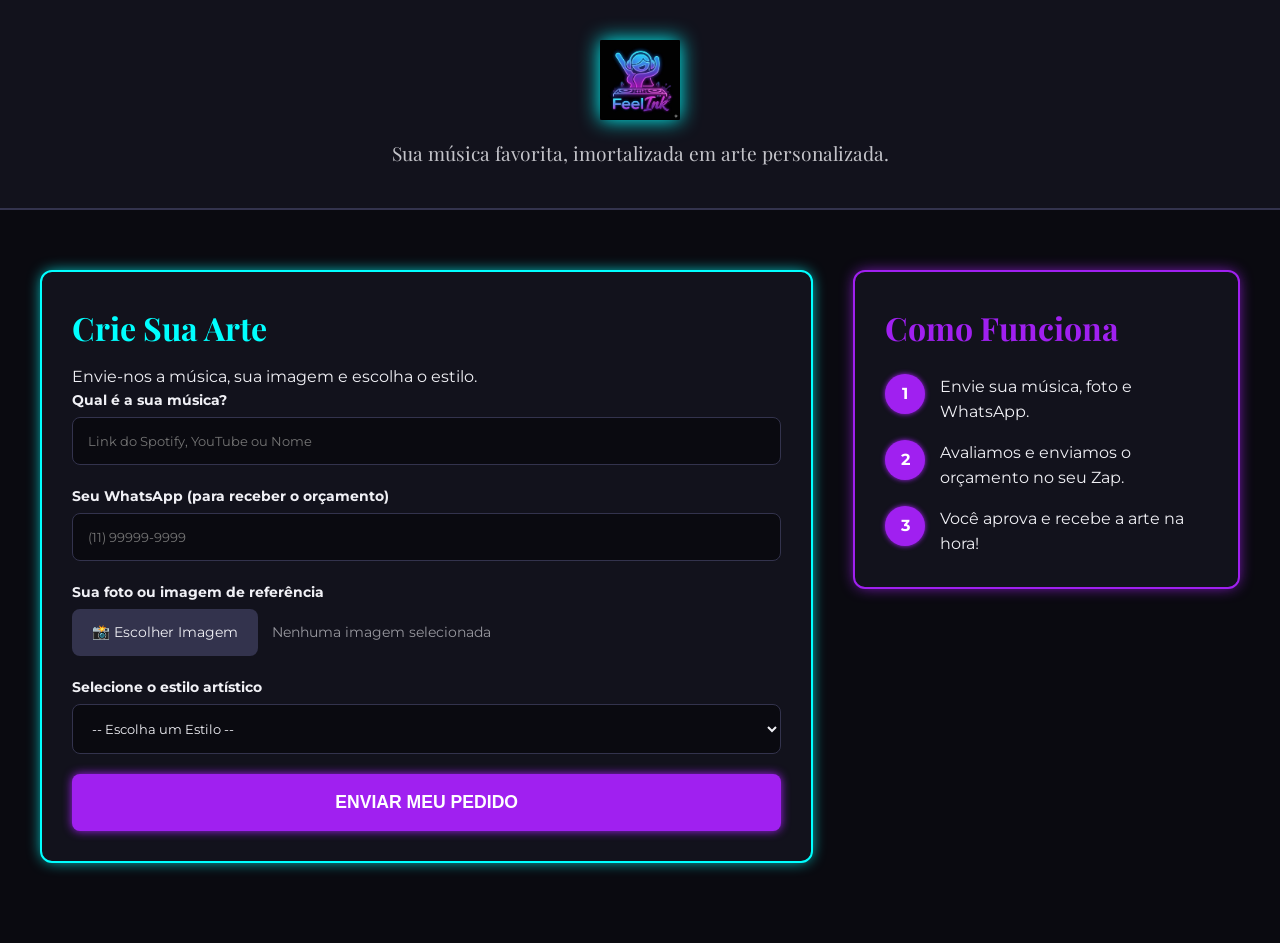
==== index.html @ 1c9cc648 "Update index.html" ====
<!DOCTYPE html>
<html lang="pt-BR">
<head>
    <meta charset="UTF-8">
    <meta name="viewport" content="width=device-width, initial-scale=1.0">
    <title>FeelInk - Transforme Música em Arte</title>
    <link rel="stylesheet" href="styles.css">
    <link href="https://fonts.googleapis.com/css2?family=Montserrat:wght@400;700&family=Playfair+Display&display=swap" rel="stylesheet">
</head>
<body>

    <header>
        <div class="container">
            <div class="logo-area">
                <img src="logo.png" alt="FeelInk Logo" class="logo-img">
            </div>
            <p class="tagline">Sua música favorita, imortalizada em arte personalizada.</p>
        </div>
    </header>

    <main>
        <div class="container main-content">
            
            <section class="pedido-section">
                <div class="card card-neon-blue">
                    <h2>Crie Sua Arte</h2>
                    <p class="instrucoes">Envie-nos a música, sua imagem e escolha o estilo.</p>
                    
                    <form id="meuFormulario" action="https://api.web3forms.com/submit" method="POST">
                        
                        <input type="hidden" name="access_key" value="b0b4cfe9-5de7-4fa1-98d5-df4e42a2188b">
                        <input type="hidden" name="subject" value="🎨 NOVO PEDIDO - FeelInk!">
                        <input type="hidden" name="from_name" value="Sistema FeelInk">
                        <input type="checkbox" name="botcheck" class="hidden" style="display: none;">

                        <input type="hidden" id="link_imagem_oculto" name="Link_da_Foto_Referencia" value="">

                        <div class="input-group">
                            <label for="musica">Qual é a sua música?</label>
                            <input type="text" id="musica" name="musica" placeholder="Link do Spotify, YouTube ou Nome" required>
                        </div>

                        <div class="input-group">
                            <label for="whatsapp">Seu WhatsApp (para receber o orçamento)</label>
                            <input type="tel" id="whatsapp" name="whatsapp" placeholder="(11) 99999-9999" required>
                        </div>

                        <div class="input-group">
                            <label for="imagem">Sua foto ou imagem de referência</label>
                            <div class="file-upload-wrapper">
                                <input type="file" id="imagem" accept="image/*" class="file-input" required>
                                <span class="file-custom-btn">📸 Escolher Imagem</span>
                                <span id="file-name" class="file-name">Nenhuma imagem selecionada</span>
                            </div>
                        </div>

                        <div class="input-group">
                            <label for="estilo">Selecione o estilo artístico</label>
                            <select id="estilo" name="estilo" required>
                                <option value="" disabled selected>-- Escolha um Estilo --</option>
                                <option value="capa_album">Capa de Álbum Abstrata</option>
                                <option value="retrato_minimalista">Retrato Minimalista</option>
                                <option value="arte_neon">Visual Neon Retro</option>
                            </select>
                        </div>

                        <button type="submit" id="btn-enviar" class="btn btn-primary btn-neon-purple">ENVIAR MEU PEDIDO</button>

                    </form>
                </div>
            </section>

            <section class="como-funciona-section">
                <div class="card card-neon-purple">
                    <h3>Como Funciona</h3>
                    <div class="passos-wrapper">
                        <div class="passo"><div class="passo-numero">1</div><p>Envie sua música, foto e WhatsApp.</p></div>
                        <div class="passo"><div class="passo-numero">2</div><p>Avaliamos e enviamos o orçamento no seu Zap.</p></div>
                        <div class="passo"><div class="passo-numero">3</div><p>Você aprova e recebe a arte na hora!</p></div>
                    </div>
                </div>
            </section>

        </div>
    </main>

    <script>
        // 1. Mostrar o nome da imagem selecionada
        const fileInput = document.querySelector('.file-input');
        const fileNameSpan = document.querySelector('.file-name');
        
        fileInput.addEventListener('change', function() {
            if (this.files && this.files.length > 0) {
                fileNameSpan.textContent = this.files[0].name;
            } else {
                fileNameSpan.textContent = "Nenhuma imagem selecionada";
            }
        });

        // 2. A Mágica de Burlar o Bloqueio (Upload via ImgBB)
        const form = document.getElementById('meuFormulario');
        const btnSubmit = document.getElementById('btn-enviar');

        form.addEventListener('submit', async function(e) {
            e.preventDefault(); // Pausa o envio padrão para o Web3Forms

            const file = document.getElementById('imagem').files[0];
            
            if (!file) {
                alert("Por favor, selecione uma imagem.");
                return;
            }

            // Avisa o usuário que está processando
            btnSubmit.textContent = "PROCESSANDO ARTE... ⏳";
            btnSubmit.style.opacity = "0.7";
            btnSubmit.disabled = true;

            const formData = new FormData();
            formData.append("image", file);

            try {
                // SUA CHAVE DO IMGBB AQUI
                const apiKeyImgBB = "8f3ed4d839d727559d2d7efbf30e2f6e"; 
                
                // Envia a foto pro ImgBB
                const response = await fetch(`https://api.imgbb.com/1/upload?key=${apiKeyImgBB}`, {
                    method: 'POST',
                    body: formData
                });
                
                const data = await response.json();
                
                if (data.success) {
                    // Uhuul! Pegamos o link gerado pelo ImgBB e colocamos no campo invisível
                    document.getElementById('link_imagem_oculto').value = data.data.url;
                    
                    // Agora sim, libera o envio para o Web3Forms
                    btnSubmit.textContent = "ENVIANDO PEDIDO... 🚀";
                    form.submit(); // Envia os textos e o link gerado
                } else {
                    throw new Error("Falha no upload do ImgBB");
                }

            } catch (error) {
                console.error(error);
                alert("Erro ao enviar a imagem. Verifique sua internet ou tente uma foto menor.");
                // Volta o botão ao normal em caso de erro
                btnSubmit.textContent = "ENVIAR MEU PEDIDO";
                btnSubmit.style.opacity = "1";
                btnSubmit.disabled = false;
            }
        });
    </script>
</body>
</html>
---- styles.css ----
:root {
    --main-bg: #0a0a10;
    --card-bg: #12121c;
    --text-color: #f0f0f5;
    --neon-blue: #00ffff;
    --neon-purple: #a020f0;
    --input-border: #33334d;
    --font-heading: 'Playfair Display', serif;
    --font-body: 'Montserrat', sans-serif;
}

* { margin: 0; padding: 0; box-sizing: border-box; }
body { background-color: var(--main-bg); color: var(--text-color); font-family: var(--font-body); line-height: 1.6; }
.container { max-width: 1200px; margin: 0 auto; padding: 0 20px; }

header { background-color: var(--card-bg); padding: 40px 0; text-align: center; border-bottom: 2px solid var(--input-border); }
.logo-img { max-height: 80px; filter: drop-shadow(0 0 10px var(--neon-blue)); }
.tagline { font-size: 1.2rem; font-family: var(--font-heading); opacity: 0.8; margin-top: 10px; }

.main-content { display: grid; grid-template-columns: 2fr 1fr; gap: 40px; padding: 60px 0; }
@media (max-width: 768px) { .main-content { grid-template-columns: 1fr; } }

.card { background-color: var(--card-bg); padding: 30px; border-radius: 12px; margin-bottom: 20px; }
.card-neon-blue { border: 2px solid var(--neon-blue); box-shadow: 0 0 15px -3px var(--neon-blue); }
.card-neon-purple { border: 2px solid var(--neon-purple); box-shadow: 0 0 15px -3px var(--neon-purple); }
.card h2, .card h3 { font-size: 2rem; margin-bottom: 10px; font-family: var(--font-heading); }
.card-neon-blue h2 { color: var(--neon-blue); }
.card-neon-purple h3 { color: var(--neon-purple); }

.input-group { margin-bottom: 20px; }
.input-group label { display: block; font-size: 0.9rem; margin-bottom: 5px; font-weight: bold; }
input[type="text"], input[type="tel"], select { width: 100%; padding: 15px; background-color: var(--main-bg); border: 1px solid var(--input-border); border-radius: 8px; color: var(--text-color); font-family: var(--font-body); outline: none; transition: 0.3s; }
input:focus, select:focus { border-color: var(--neon-blue); box-shadow: 0 0 10px #00ffff40; }

.file-upload-wrapper { position: relative; display: inline-block; width: 100%; }
.file-input { position: absolute; left: 0; top: 0; opacity: 0; cursor: pointer; width: 100%; height: 100%; }
.file-custom-btn { display: inline-block; padding: 12px 20px; background-color: var(--input-border); border-radius: 8px; font-size: 0.9rem; }
.file-name { margin-left: 10px; font-size: 0.9rem; opacity: 0.6; }

.btn { display: block; width: 100%; padding: 18px; border: none; border-radius: 8px; font-size: 1.1rem; font-weight: bold; color: white; cursor: pointer; text-transform: uppercase; margin-top: 10px; text-align: center; text-decoration: none;}
.btn-neon-purple { background-color: var(--neon-purple); box-shadow: 0 0 10px var(--neon-purple); }
.btn-neon-blue { background-color: #007bff; box-shadow: 0 0 10px #007bff; }

.passos-wrapper { display: flex; flex-direction: column; gap: 15px; margin-top: 20px; }
.passo { display: flex; align-items: start; gap: 15px; }
.passo-numero { background-color: var(--neon-purple); color: white; font-weight: bold; width: 40px; height: 40px; border-radius: 50%; display: flex; justify-content: center; align-items: center; box-shadow: 0 0 5px var(--neon-purple); flex-shrink: 0; }

/* Para a Página Secreta */
.painel-interno { max-width: 600px; margin: 40px auto; display: block; }
.resultado-box { background: #1a1a2e; padding: 20px; border-radius: 8px; margin-top: 20px; border: 1px dashed var(--neon-blue); display: none; }
#texto-gerado { color: #fff; white-space: pre-wrap; margin-bottom: 15px; font-size: 0.95rem; }
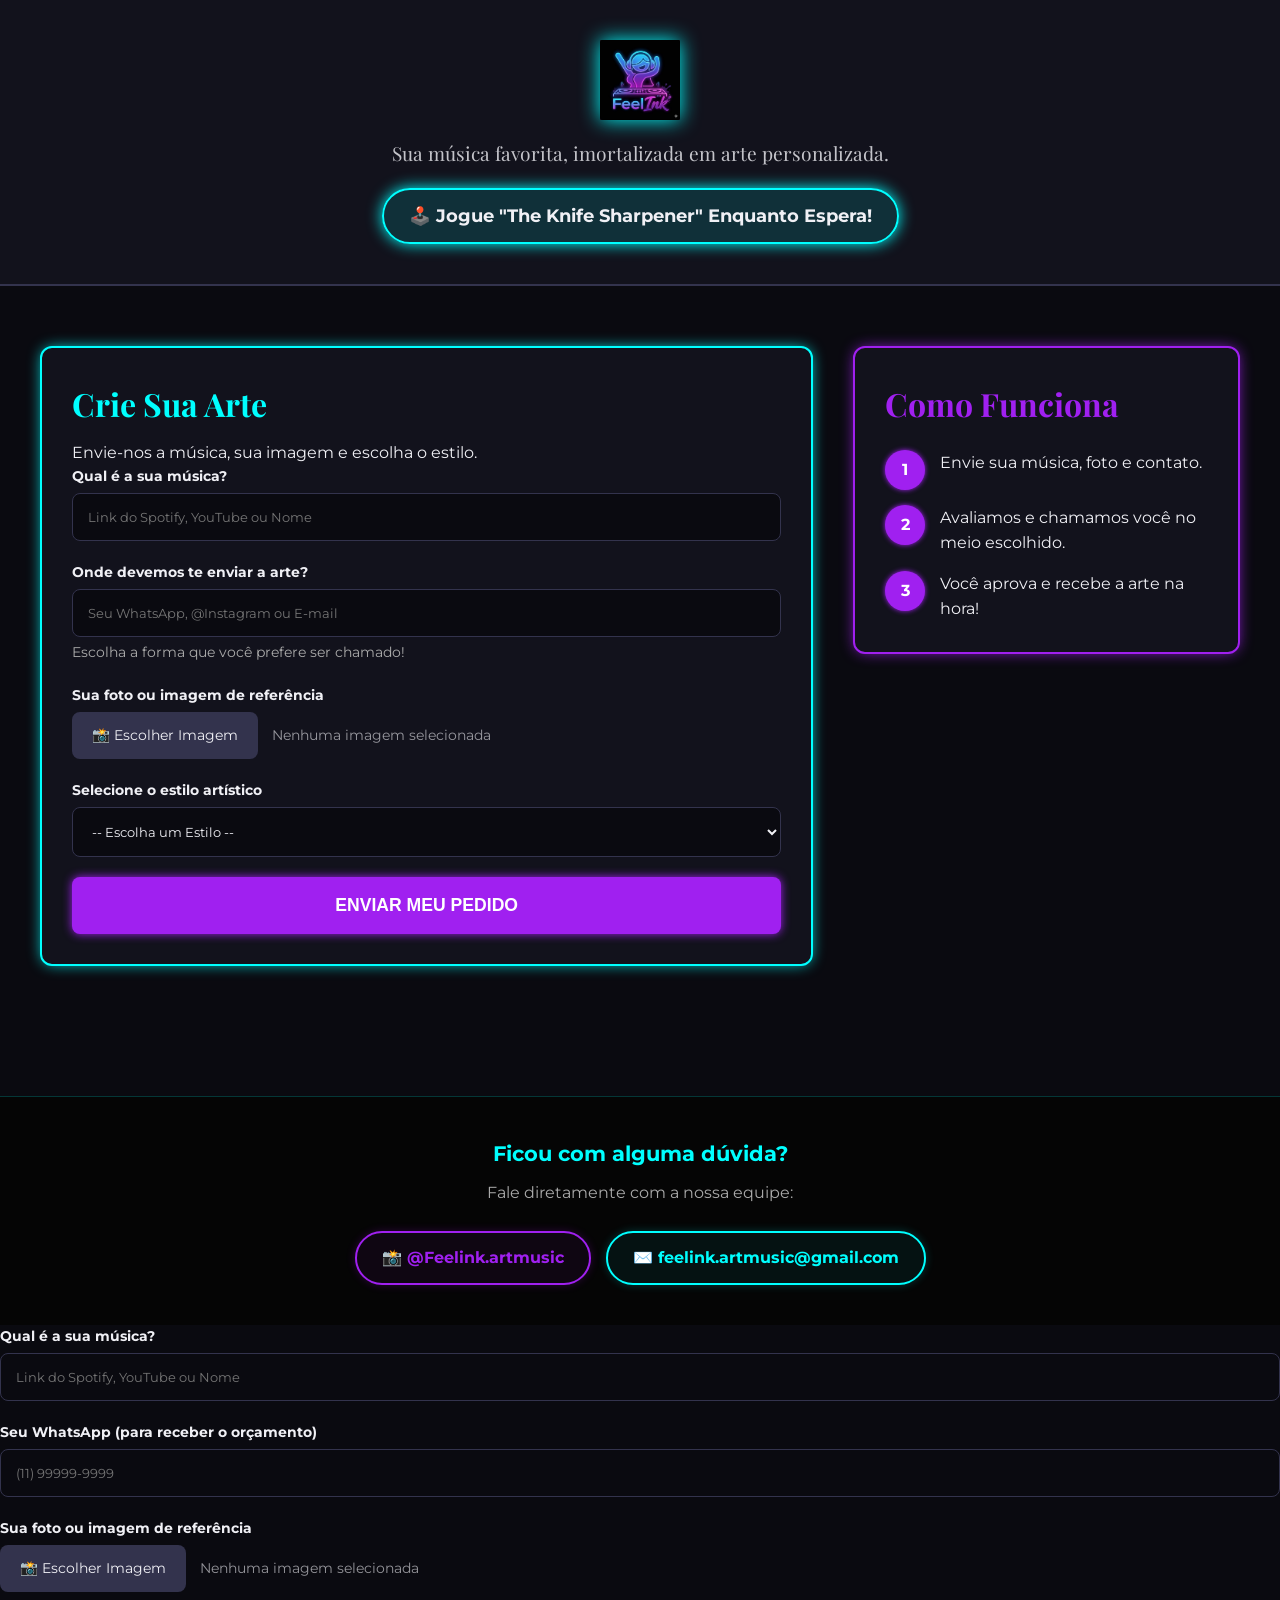
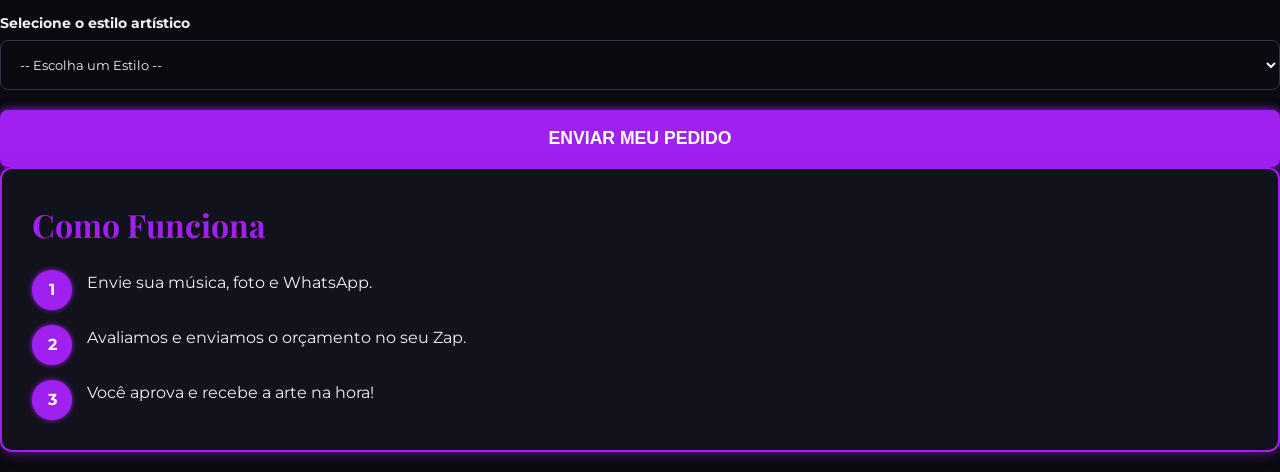
==== commit 58277685: "Update index.html" ====
--- a/index.html
+++ b/index.html
@@ -15,6 +15,11 @@
                 <img src="logo.png" alt="FeelInk Logo" class="logo-img">
             </div>
             <p class="tagline">Sua música favorita, imortalizada em arte personalizada.</p>
+            
+            <a href="arcade.html" style="display:inline-block; margin-top:20px; padding:12px 25px; border:2px solid var(--neon-blue); border-radius:30px; color:var(--text-color); background-color:#00ffff20; text-decoration:none; font-weight:bold; font-size:1.1rem; box-shadow: 0 0 15px var(--neon-blue); transition: 0.3s;">
+                🕹️ Jogue "The Knife Sharpener" Enquanto Espera!
+            </a>
+            
         </div>
     </header>
 
@@ -26,13 +31,8 @@
                     <h2>Crie Sua Arte</h2>
                     <p class="instrucoes">Envie-nos a música, sua imagem e escolha o estilo.</p>
                     
-                    <form id="meuFormulario" action="https://api.web3forms.com/submit" method="POST">
+                    <form id="meuFormulario">
                         
-                        <input type="hidden" name="access_key" value="b0b4cfe9-5de7-4fa1-98d5-df4e42a2188b">
-                        <input type="hidden" name="subject" value="🎨 NOVO PEDIDO - FeelInk!">
-                        <input type="hidden" name="from_name" value="Sistema FeelInk">
-                        <input type="checkbox" name="botcheck" class="hidden" style="display: none;">
-
                         <input type="hidden" id="link_imagem_oculto" name="Link_da_Foto_Referencia" value="">
 
                         <div class="input-group">
@@ -41,8 +41,9 @@
                         </div>
 
                         <div class="input-group">
-                            <label for="whatsapp">Seu WhatsApp (para receber o orçamento)</label>
-                            <input type="tel" id="whatsapp" name="whatsapp" placeholder="(11) 99999-9999" required>
+                            <label for="contato">Onde devemos te enviar a arte?</label>
+                            <input type="text" id="contato" name="contato" placeholder="Seu WhatsApp, @Instagram ou E-mail" required>
+                            <small style="color: #aaaaaa; font-size: 0.85rem; margin-top: 5px; display: block;">Escolha a forma que você prefere ser chamado!</small>
                         </div>
 
                         <div class="input-group">
@@ -74,8 +75,8 @@
                 <div class="card card-neon-purple">
                     <h3>Como Funciona</h3>
                     <div class="passos-wrapper">
-                        <div class="passo"><div class="passo-numero">1</div><p>Envie sua música, foto e WhatsApp.</p></div>
-                        <div class="passo"><div class="passo-numero">2</div><p>Avaliamos e enviamos o orçamento no seu Zap.</p></div>
+                        <div class="passo"><div class="passo-numero">1</div><p>Envie sua música, foto e contato.</p></div>
+                        <div class="passo"><div class="passo-numero">2</div><p>Avaliamos e chamamos você no meio escolhido.</p></div>
                         <div class="passo"><div class="passo-numero">3</div><p>Você aprova e recebe a arte na hora!</p></div>
                     </div>
                 </div>
@@ -83,6 +84,21 @@
 
         </div>
     </main>
+
+    <footer style="margin-top: 50px; padding: 40px 20px; text-align: center; border-top: 1px solid rgba(0, 255, 255, 0.2); background-color: #050505;">
+        <h3 style="color: var(--neon-blue); font-size: 1.3rem; margin-bottom: 10px;">Ficou com alguma dúvida?</h3>
+        <p style="color: #aaaaaa; margin-bottom: 25px;">Fale diretamente com a nossa equipe:</p>
+        
+        <div style="display: flex; justify-content: center; gap: 15px; flex-wrap: wrap;">
+            <a href="https://instagram.com/Feelink.artmusic" target="_blank" style="color: var(--neon-purple); text-decoration: none; font-weight: bold; padding: 12px 25px; border: 2px solid var(--neon-purple); border-radius: 30px; box-shadow: 0 0 10px rgba(188, 19, 254, 0.2); transition: 0.3s; background-color: rgba(188, 19, 254, 0.05);">
+                📸 @Feelink.artmusic
+            </a>
+            
+            <a href="mailto:feelink.artmusic@gmail.com" style="color: var(--neon-blue); text-decoration: none; font-weight: bold; padding: 12px 25px; border: 2px solid var(--neon-blue); border-radius: 30px; box-shadow: 0 0 10px rgba(0, 255, 255, 0.2); transition: 0.3s; background-color: rgba(0, 255, 255, 0.05);">
+                ✉️ feelink.artmusic@gmail.com
+            </a>
+        </div>
+    </footer>
 
     <script>
         // 1. Mostrar o nome da imagem selecionada
@@ -97,6 +113,130 @@
             }
         });
 
+        // 2. A Mágica de Burlar o Bloqueio (ImgBB) + Google Sheets / Web3Forms
+        const form = document.getElementById('meuFormulario');
+        const btnSubmit = document.getElementById('btn-enviar');
+
+        form.addEventListener('submit', async function(e) {
+            e.preventDefault(); 
+
+            const file = document.getElementById('imagem').files[0];
+            if (!file) { alert("Por favor, selecione uma imagem."); return; }
+
+            btnSubmit.textContent = "PROCESSANDO ARTE... ⏳";
+            btnSubmit.style.opacity = "0.7";
+            btnSubmit.disabled = true;
+
+            const formDataImg = new FormData();
+            formDataImg.append("image", file);
+
+            try {
+                // SUA CHAVE DO IMGBB
+                const apiKeyImgBB = "8f3ed4d839d727559d2d7efbf30e2f6e"; 
+                
+                // Envia a foto pro ImgBB
+                const responseImg = await fetch(`https://api.imgbb.com/1/upload?key=${apiKeyImgBB}`, {
+                    method: 'POST', body: formDataImg
+                });
+                
+                const dataImg = await responseImg.json();
+                
+                if (dataImg.success) {
+                    document.getElementById('link_imagem_oculto').value = dataImg.data.url;
+                    
+                    btnSubmit.textContent = "SALVANDO PEDIDO... 🚀";
+                    
+                    // ⚠️ LEMBRETE: COLE SEU LINK DO GOOGLE APPS SCRIPT OU WEB3FORMS AQUI ABAIXO ⚠️
+                    const urlGoogle = "COLE_O_SEU_LINK_AQUI"; 
+                    
+                    const formDataSheet = new FormData(form);
+
+                    // Manda os dados
+                    await fetch(urlGoogle, { method: 'POST', body: formDataSheet });
+
+                    alert("Pedido enviado com sucesso! Vá jogar um pouco enquanto te chamamos.");
+                    form.reset();
+                    fileNameSpan.textContent = "Nenhuma imagem selecionada";
+
+                } else {
+                    throw new Error("Falha no upload do ImgBB");
+                }
+
+            } catch (error) {
+                console.error(error);
+                alert("Erro ao enviar o pedido. Tente novamente.");
+            } finally {
+                btnSubmit.textContent = "ENVIAR MEU PEDIDO";
+                btnSubmit.style.opacity = "1";
+                btnSubmit.disabled = false;
+            }
+        });
+    </script>
+</body>
+</html>
+
+                        <div class="input-group">
+                            <label for="musica">Qual é a sua música?</label>
+                            <input type="text" id="musica" name="musica" placeholder="Link do Spotify, YouTube ou Nome" required>
+                        </div>
+
+                        <div class="input-group">
+                            <label for="whatsapp">Seu WhatsApp (para receber o orçamento)</label>
+                            <input type="tel" id="whatsapp" name="whatsapp" placeholder="(11) 99999-9999" required>
+                        </div>
+
+                        <div class="input-group">
+                            <label for="imagem">Sua foto ou imagem de referência</label>
+                            <div class="file-upload-wrapper">
+                                <input type="file" id="imagem" accept="image/*" class="file-input" required>
+                                <span class="file-custom-btn">📸 Escolher Imagem</span>
+                                <span id="file-name" class="file-name">Nenhuma imagem selecionada</span>
+                            </div>
+                        </div>
+
+                        <div class="input-group">
+                            <label for="estilo">Selecione o estilo artístico</label>
+                            <select id="estilo" name="estilo" required>
+                                <option value="" disabled selected>-- Escolha um Estilo --</option>
+                                <option value="capa_album">Capa de Álbum Abstrata</option>
+                                <option value="retrato_minimalista">Retrato Minimalista</option>
+                                <option value="arte_neon">Visual Neon Retro</option>
+                            </select>
+                        </div>
+
+                        <button type="submit" id="btn-enviar" class="btn btn-primary btn-neon-purple">ENVIAR MEU PEDIDO</button>
+
+                    </form>
+                </div>
+            </section>
+
+            <section class="como-funciona-section">
+                <div class="card card-neon-purple">
+                    <h3>Como Funciona</h3>
+                    <div class="passos-wrapper">
+                        <div class="passo"><div class="passo-numero">1</div><p>Envie sua música, foto e WhatsApp.</p></div>
+                        <div class="passo"><div class="passo-numero">2</div><p>Avaliamos e enviamos o orçamento no seu Zap.</p></div>
+                        <div class="passo"><div class="passo-numero">3</div><p>Você aprova e recebe a arte na hora!</p></div>
+                    </div>
+                </div>
+            </section>
+
+        </div>
+    </main>
+
+    <script>
+        // 1. Mostrar o nome da imagem selecionada
+        const fileInput = document.querySelector('.file-input');
+        const fileNameSpan = document.querySelector('.file-name');
+        
+        fileInput.addEventListener('change', function() {
+            if (this.files && this.files.length > 0) {
+                fileNameSpan.textContent = this.files[0].name;
+            } else {
+                fileNameSpan.textContent = "Nenhuma imagem selecionada";
+            }
+        });
+
         // 2. A Mágica de Burlar o Bloqueio (Upload via ImgBB)
         const form = document.getElementById('meuFormulario');
         const btnSubmit = document.getElementById('btn-enviar');
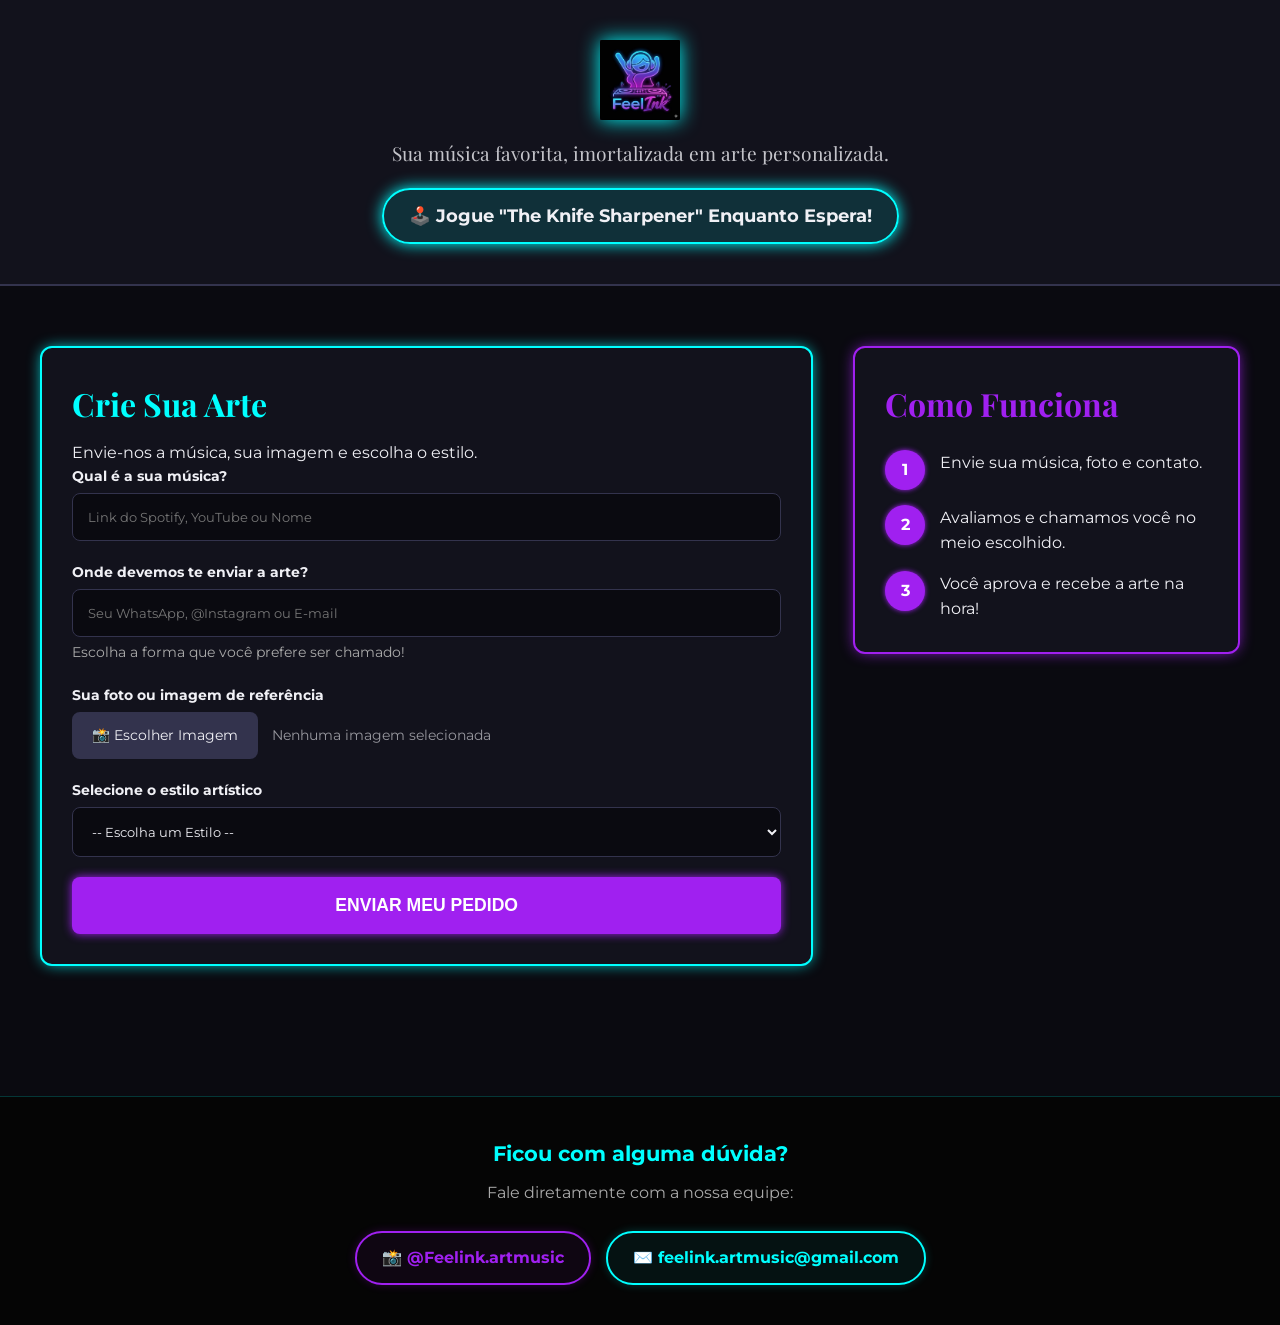
==== commit 0c3dd364: "Update index.html Removed form elements for music submission, WhatsApp, image upload, and artistic s" ====
--- a/index.html
+++ b/index.html
@@ -174,123 +174,3 @@
     </script>
 </body>
 </html>
-
-                        <div class="input-group">
-                            <label for="musica">Qual é a sua música?</label>
-                            <input type="text" id="musica" name="musica" placeholder="Link do Spotify, YouTube ou Nome" required>
-                        </div>
-
-                        <div class="input-group">
-                            <label for="whatsapp">Seu WhatsApp (para receber o orçamento)</label>
-                            <input type="tel" id="whatsapp" name="whatsapp" placeholder="(11) 99999-9999" required>
-                        </div>
-
-                        <div class="input-group">
-                            <label for="imagem">Sua foto ou imagem de referência</label>
-                            <div class="file-upload-wrapper">
-                                <input type="file" id="imagem" accept="image/*" class="file-input" required>
-                                <span class="file-custom-btn">📸 Escolher Imagem</span>
-                                <span id="file-name" class="file-name">Nenhuma imagem selecionada</span>
-                            </div>
-                        </div>
-
-                        <div class="input-group">
-                            <label for="estilo">Selecione o estilo artístico</label>
-                            <select id="estilo" name="estilo" required>
-                                <option value="" disabled selected>-- Escolha um Estilo --</option>
-                                <option value="capa_album">Capa de Álbum Abstrata</option>
-                                <option value="retrato_minimalista">Retrato Minimalista</option>
-                                <option value="arte_neon">Visual Neon Retro</option>
-                            </select>
-                        </div>
-
-                        <button type="submit" id="btn-enviar" class="btn btn-primary btn-neon-purple">ENVIAR MEU PEDIDO</button>
-
-                    </form>
-                </div>
-            </section>
-
-            <section class="como-funciona-section">
-                <div class="card card-neon-purple">
-                    <h3>Como Funciona</h3>
-                    <div class="passos-wrapper">
-                        <div class="passo"><div class="passo-numero">1</div><p>Envie sua música, foto e WhatsApp.</p></div>
-                        <div class="passo"><div class="passo-numero">2</div><p>Avaliamos e enviamos o orçamento no seu Zap.</p></div>
-                        <div class="passo"><div class="passo-numero">3</div><p>Você aprova e recebe a arte na hora!</p></div>
-                    </div>
-                </div>
-            </section>
-
-        </div>
-    </main>
-
-    <script>
-        // 1. Mostrar o nome da imagem selecionada
-        const fileInput = document.querySelector('.file-input');
-        const fileNameSpan = document.querySelector('.file-name');
-        
-        fileInput.addEventListener('change', function() {
-            if (this.files && this.files.length > 0) {
-                fileNameSpan.textContent = this.files[0].name;
-            } else {
-                fileNameSpan.textContent = "Nenhuma imagem selecionada";
-            }
-        });
-
-        // 2. A Mágica de Burlar o Bloqueio (Upload via ImgBB)
-        const form = document.getElementById('meuFormulario');
-        const btnSubmit = document.getElementById('btn-enviar');
-
-        form.addEventListener('submit', async function(e) {
-            e.preventDefault(); // Pausa o envio padrão para o Web3Forms
-
-            const file = document.getElementById('imagem').files[0];
-            
-            if (!file) {
-                alert("Por favor, selecione uma imagem.");
-                return;
-            }
-
-            // Avisa o usuário que está processando
-            btnSubmit.textContent = "PROCESSANDO ARTE... ⏳";
-            btnSubmit.style.opacity = "0.7";
-            btnSubmit.disabled = true;
-
-            const formData = new FormData();
-            formData.append("image", file);
-
-            try {
-                // SUA CHAVE DO IMGBB AQUI
-                const apiKeyImgBB = "8f3ed4d839d727559d2d7efbf30e2f6e"; 
-                
-                // Envia a foto pro ImgBB
-                const response = await fetch(`https://api.imgbb.com/1/upload?key=${apiKeyImgBB}`, {
-                    method: 'POST',
-                    body: formData
-                });
-                
-                const data = await response.json();
-                
-                if (data.success) {
-                    // Uhuul! Pegamos o link gerado pelo ImgBB e colocamos no campo invisível
-                    document.getElementById('link_imagem_oculto').value = data.data.url;
-                    
-                    // Agora sim, libera o envio para o Web3Forms
-                    btnSubmit.textContent = "ENVIANDO PEDIDO... 🚀";
-                    form.submit(); // Envia os textos e o link gerado
-                } else {
-                    throw new Error("Falha no upload do ImgBB");
-                }
-
-            } catch (error) {
-                console.error(error);
-                alert("Erro ao enviar a imagem. Verifique sua internet ou tente uma foto menor.");
-                // Volta o botão ao normal em caso de erro
-                btnSubmit.textContent = "ENVIAR MEU PEDIDO";
-                btnSubmit.style.opacity = "1";
-                btnSubmit.disabled = false;
-            }
-        });
-    </script>
-</body>
-</html>
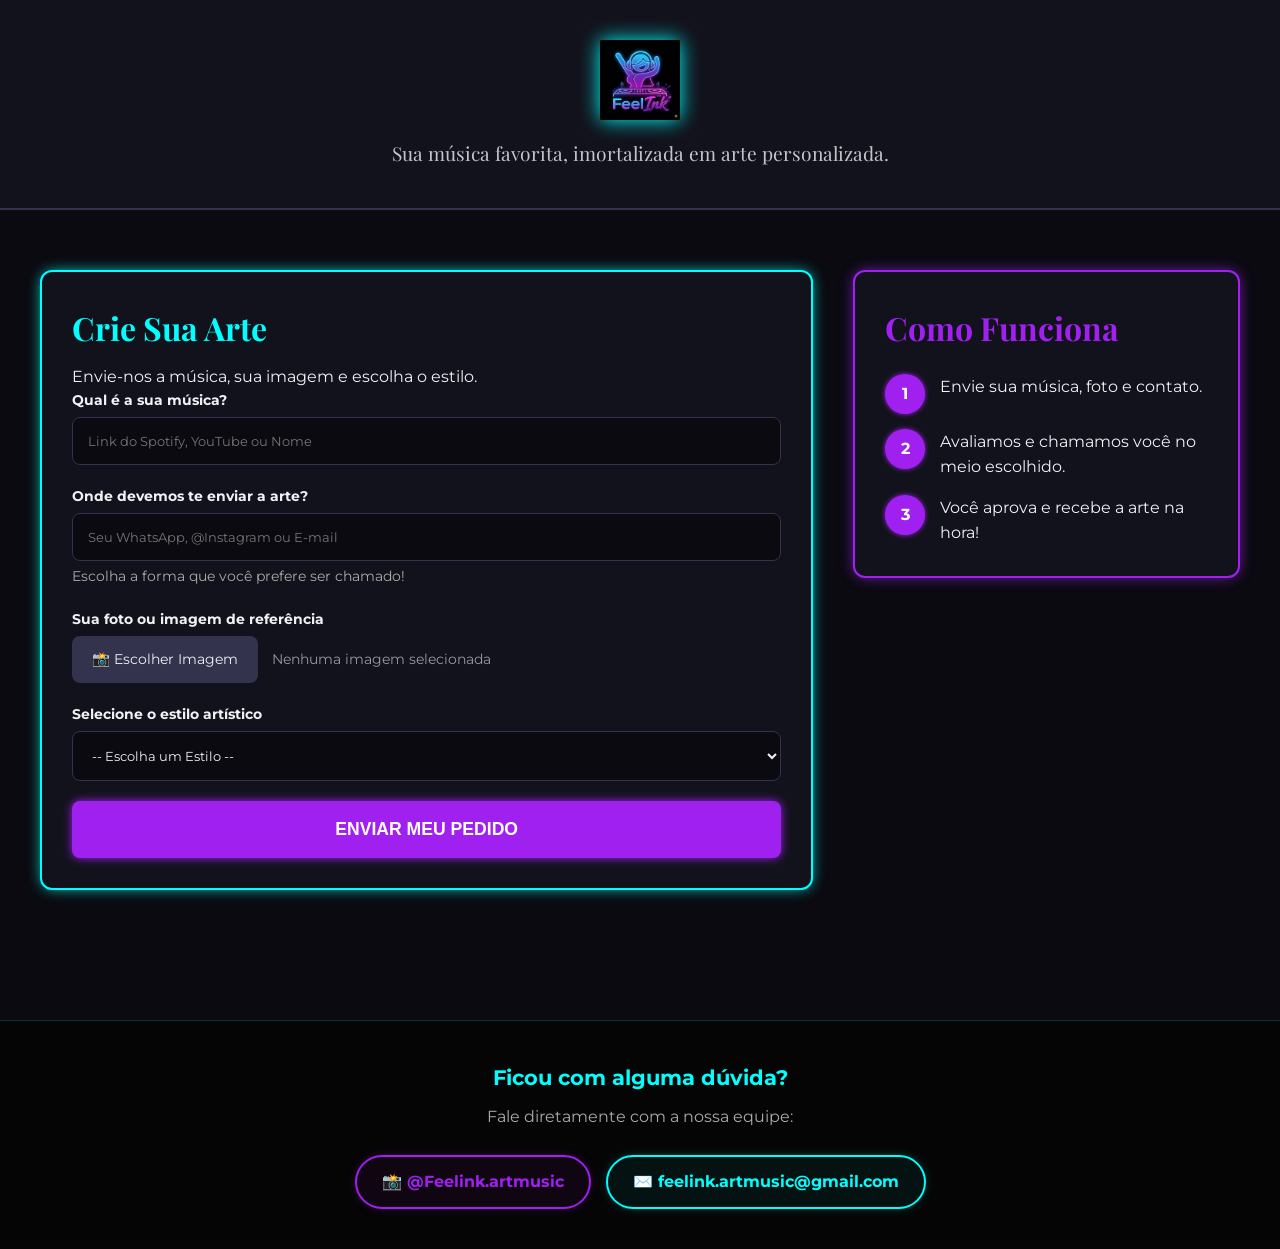
==== commit 79a80147: "Update index.html" ====
--- a/index.html
+++ b/index.html
@@ -14,12 +14,7 @@
             <div class="logo-area">
                 <img src="logo.png" alt="FeelInk Logo" class="logo-img">
             </div>
-            <p class="tagline">Sua música favorita, imortalizada em arte personalizada.</p>
-            
-            <a href="arcade.html" style="display:inline-block; margin-top:20px; padding:12px 25px; border:2px solid var(--neon-blue); border-radius:30px; color:var(--text-color); background-color:#00ffff20; text-decoration:none; font-weight:bold; font-size:1.1rem; box-shadow: 0 0 15px var(--neon-blue); transition: 0.3s;">
-                🕹️ Jogue "The Knife Sharpener" Enquanto Espera!
-            </a>
-            
+            <p class="tagline">Sua música favorita, imortalizada em arte personalizada.</p>            
         </div>
     </header>
 
@@ -99,78 +94,6 @@
             </a>
         </div>
     </footer>
-
-    <script>
-        // 1. Mostrar o nome da imagem selecionada
-        const fileInput = document.querySelector('.file-input');
-        const fileNameSpan = document.querySelector('.file-name');
-        
-        fileInput.addEventListener('change', function() {
-            if (this.files && this.files.length > 0) {
-                fileNameSpan.textContent = this.files[0].name;
-            } else {
-                fileNameSpan.textContent = "Nenhuma imagem selecionada";
-            }
-        });
-
-        // 2. A Mágica de Burlar o Bloqueio (ImgBB) + Google Sheets / Web3Forms
-        const form = document.getElementById('meuFormulario');
-        const btnSubmit = document.getElementById('btn-enviar');
-
-        form.addEventListener('submit', async function(e) {
-            e.preventDefault(); 
-
-            const file = document.getElementById('imagem').files[0];
-            if (!file) { alert("Por favor, selecione uma imagem."); return; }
-
-            btnSubmit.textContent = "PROCESSANDO ARTE... ⏳";
-            btnSubmit.style.opacity = "0.7";
-            btnSubmit.disabled = true;
-
-            const formDataImg = new FormData();
-            formDataImg.append("image", file);
-
-            try {
-                // SUA CHAVE DO IMGBB
-                const apiKeyImgBB = "8f3ed4d839d727559d2d7efbf30e2f6e"; 
-                
-                // Envia a foto pro ImgBB
-                const responseImg = await fetch(`https://api.imgbb.com/1/upload?key=${apiKeyImgBB}`, {
-                    method: 'POST', body: formDataImg
-                });
-                
-                const dataImg = await responseImg.json();
-                
-                if (dataImg.success) {
-                    document.getElementById('link_imagem_oculto').value = dataImg.data.url;
-                    
-                    btnSubmit.textContent = "SALVANDO PEDIDO... 🚀";
-                    
-                    // ⚠️ LEMBRETE: COLE SEU LINK DO GOOGLE APPS SCRIPT OU WEB3FORMS AQUI ABAIXO ⚠️
-                    const urlGoogle = "COLE_O_SEU_LINK_AQUI"; 
-                    
-                    const formDataSheet = new FormData(form);
-
-                    // Manda os dados
-                    await fetch(urlGoogle, { method: 'POST', body: formDataSheet });
-
-                    alert("Pedido enviado com sucesso! Vá jogar um pouco enquanto te chamamos.");
-                    form.reset();
-                    fileNameSpan.textContent = "Nenhuma imagem selecionada";
-
-                } else {
-                    throw new Error("Falha no upload do ImgBB");
-                }
-
-            } catch (error) {
-                console.error(error);
-                alert("Erro ao enviar o pedido. Tente novamente.");
-            } finally {
-                btnSubmit.textContent = "ENVIAR MEU PEDIDO";
-                btnSubmit.style.opacity = "1";
-                btnSubmit.disabled = false;
-            }
-        });
     </script>
 </body>
 </html>
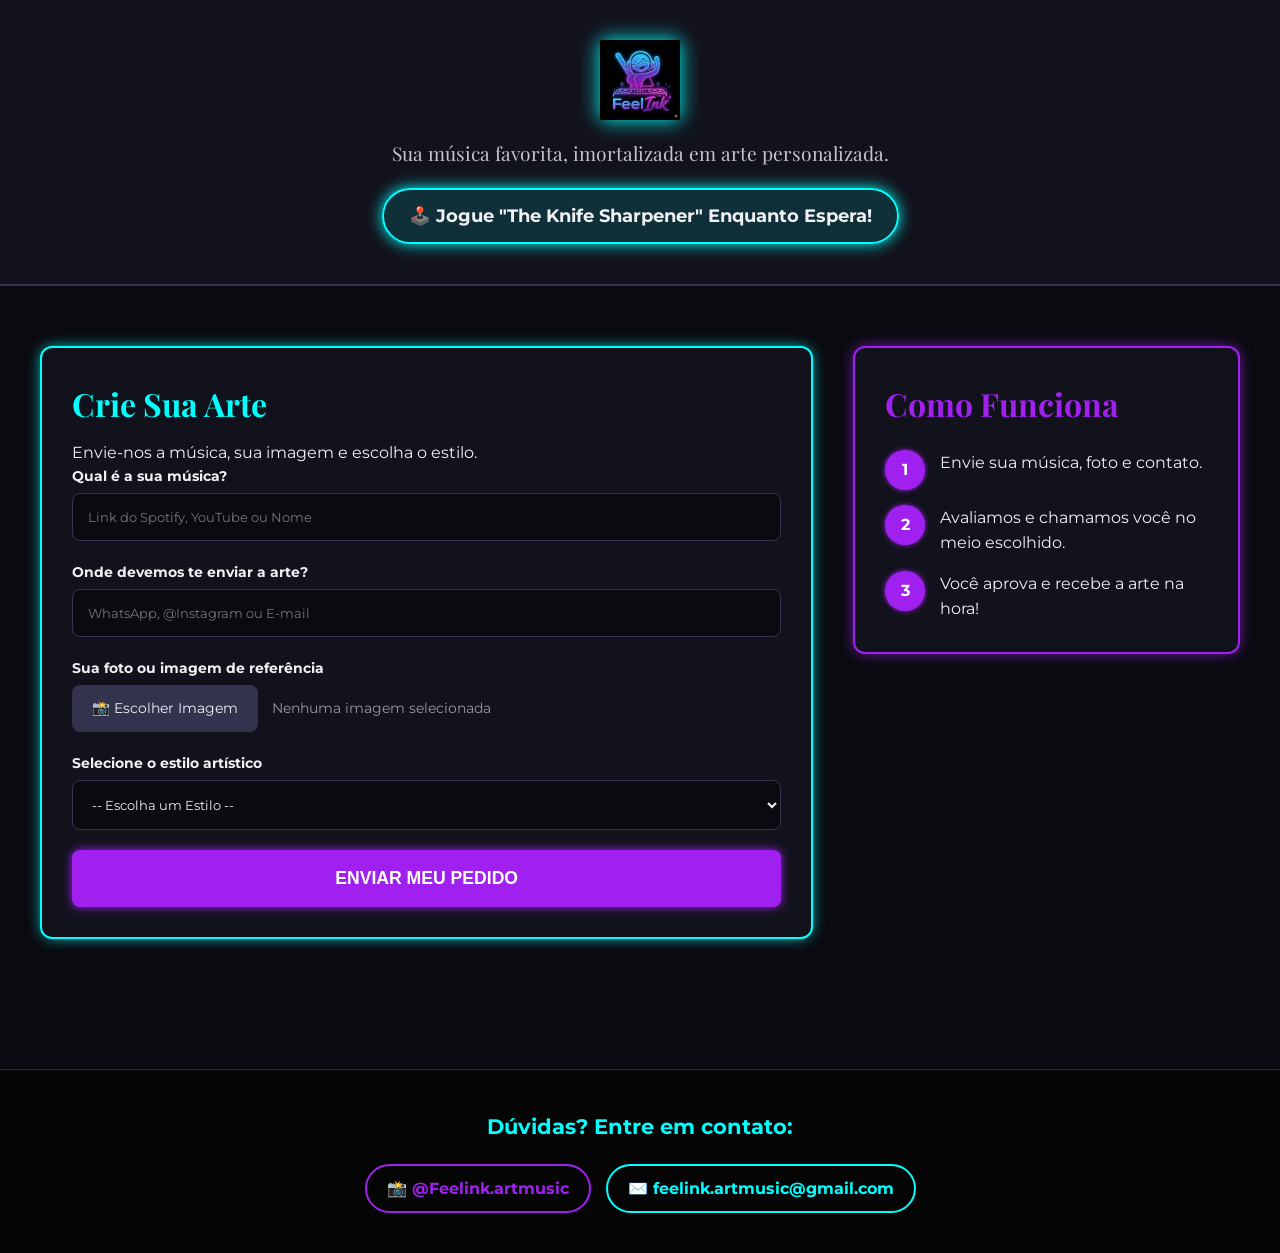
==== commit 6263a568: "Update form action and add new elements" ====
--- a/index.html
+++ b/index.html
@@ -14,7 +14,11 @@
             <div class="logo-area">
                 <img src="logo.png" alt="FeelInk Logo" class="logo-img">
             </div>
-            <p class="tagline">Sua música favorita, imortalizada em arte personalizada.</p>            
+            <p class="tagline">Sua música favorita, imortalizada em arte personalizada.</p>
+            
+            <a href="arcade.html" style="display:inline-block; margin-top:20px; padding:12px 25px; border:2px solid var(--neon-blue); border-radius:30px; color:var(--text-color); background-color:#00ffff20; text-decoration:none; font-weight:bold; font-size:1.1rem; box-shadow: 0 0 15px var(--neon-blue); transition: 0.3s;">
+                🕹️ Jogue "The Knife Sharpener" Enquanto Espera!
+            </a>
         </div>
     </header>
 
@@ -26,8 +30,12 @@
                     <h2>Crie Sua Arte</h2>
                     <p class="instrucoes">Envie-nos a música, sua imagem e escolha o estilo.</p>
                     
-                    <form id="meuFormulario">
+                    <form id="meuFormulario" action="https://api.web3forms.com/submit" method="POST">
                         
+                        <input type="hidden" name="access_key" value="6d1c2cff-2368-4a10-919b-86bbdbde0490">
+                        <input type="hidden" name="subject" value="🎨 NOVO PEDIDO - FeelInk!">
+                        <input type="hidden" name="from_name" value="Sistema FeelInk">
+                        <input type="checkbox" name="botcheck" class="hidden" style="display: none;">
                         <input type="hidden" id="link_imagem_oculto" name="Link_da_Foto_Referencia" value="">
 
                         <div class="input-group">
@@ -36,9 +44,8 @@
                         </div>
 
                         <div class="input-group">
-                            <label for="contato">Onde devemos te enviar a arte?</label>
-                            <input type="text" id="contato" name="contato" placeholder="Seu WhatsApp, @Instagram ou E-mail" required>
-                            <small style="color: #aaaaaa; font-size: 0.85rem; margin-top: 5px; display: block;">Escolha a forma que você prefere ser chamado!</small>
+                            <label for="whatsapp">Onde devemos te enviar a arte?</label>
+                            <input type="text" id="whatsapp" name="whatsapp" placeholder="WhatsApp, @Instagram ou E-mail" required>
                         </div>
 
                         <div class="input-group">
@@ -76,24 +83,66 @@
                     </div>
                 </div>
             </section>
-
         </div>
     </main>
 
     <footer style="margin-top: 50px; padding: 40px 20px; text-align: center; border-top: 1px solid rgba(0, 255, 255, 0.2); background-color: #050505;">
-        <h3 style="color: var(--neon-blue); font-size: 1.3rem; margin-bottom: 10px;">Ficou com alguma dúvida?</h3>
-        <p style="color: #aaaaaa; margin-bottom: 25px;">Fale diretamente com a nossa equipe:</p>
-        
-        <div style="display: flex; justify-content: center; gap: 15px; flex-wrap: wrap;">
-            <a href="https://instagram.com/Feelink.artmusic" target="_blank" style="color: var(--neon-purple); text-decoration: none; font-weight: bold; padding: 12px 25px; border: 2px solid var(--neon-purple); border-radius: 30px; box-shadow: 0 0 10px rgba(188, 19, 254, 0.2); transition: 0.3s; background-color: rgba(188, 19, 254, 0.05);">
+        <h3 style="color: var(--neon-blue); font-size: 1.3rem; margin-bottom: 10px;">Dúvidas? Entre em contato:</h3>
+        <div style="display: flex; justify-content: center; gap: 15px; flex-wrap: wrap; margin-top: 20px;">
+            <a href="https://instagram.com/Feelink.artmusic" target="_blank" style="color: var(--neon-purple); text-decoration: none; font-weight: bold; padding: 10px 20px; border: 2px solid var(--neon-purple); border-radius: 30px;">
                 📸 @Feelink.artmusic
             </a>
-            
-            <a href="mailto:feelink.artmusic@gmail.com" style="color: var(--neon-blue); text-decoration: none; font-weight: bold; padding: 12px 25px; border: 2px solid var(--neon-blue); border-radius: 30px; box-shadow: 0 0 10px rgba(0, 255, 255, 0.2); transition: 0.3s; background-color: rgba(0, 255, 255, 0.05);">
+            <a href="mailto:feelink.artmusic@gmail.com" style="color: var(--neon-blue); text-decoration: none; font-weight: bold; padding: 10px 20px; border: 2px solid var(--neon-blue); border-radius: 30px;">
                 ✉️ feelink.artmusic@gmail.com
             </a>
         </div>
     </footer>
+
+    <script>
+        // 1. Mostrar nome do arquivo
+        const fileInput = document.querySelector('.file-input');
+        const fileNameSpan = document.querySelector('.file-name');
+        fileInput.addEventListener('change', function() {
+            fileNameSpan.textContent = this.files.length > 0 ? this.files[0].name : "Nenhuma imagem selecionada";
+        });
+
+        // 2. Lógica ImgBB + Web3Forms
+        const form = document.getElementById('meuFormulario');
+        const btnSubmit = document.getElementById('btn-enviar');
+
+        form.addEventListener('submit', async function(e) {
+            e.preventDefault(); 
+
+            const file = document.getElementById('imagem').files[0];
+            if (!file) { alert("Selecione uma imagem."); return; }
+
+            btnSubmit.textContent = "PROCESSANDO... ⏳";
+            btnSubmit.disabled = true;
+
+            const formData = new FormData();
+            formData.append("image", file);
+
+            try {
+                const apiKeyImgBB = "8f3ed4d839d727559d2d7efbf30e2f6e"; 
+                const response = await fetch(`https://api.imgbb.com/1/upload?key=${apiKeyImgBB}`, {
+                    method: 'POST', body: formData
+                });
+                const data = await response.json();
+                
+                if (data.success) {
+                    document.getElementById('link_imagem_oculto').value = data.data.url;
+                    btnSubmit.textContent = "ENVIANDO... 🚀";
+                    form.submit(); // AGORA SIM ENVIA PARA O WEB3FORMS!
+                } else {
+                    throw new Error("Erro ImgBB");
+                }
+            } catch (error) {
+                console.error(error);
+                alert("Erro ao enviar imagem. Tente novamente.");
+                btnSubmit.textContent = "ENVIAR MEU PEDIDO";
+                btnSubmit.disabled = false;
+            }
+        });
     </script>
 </body>
 </html>
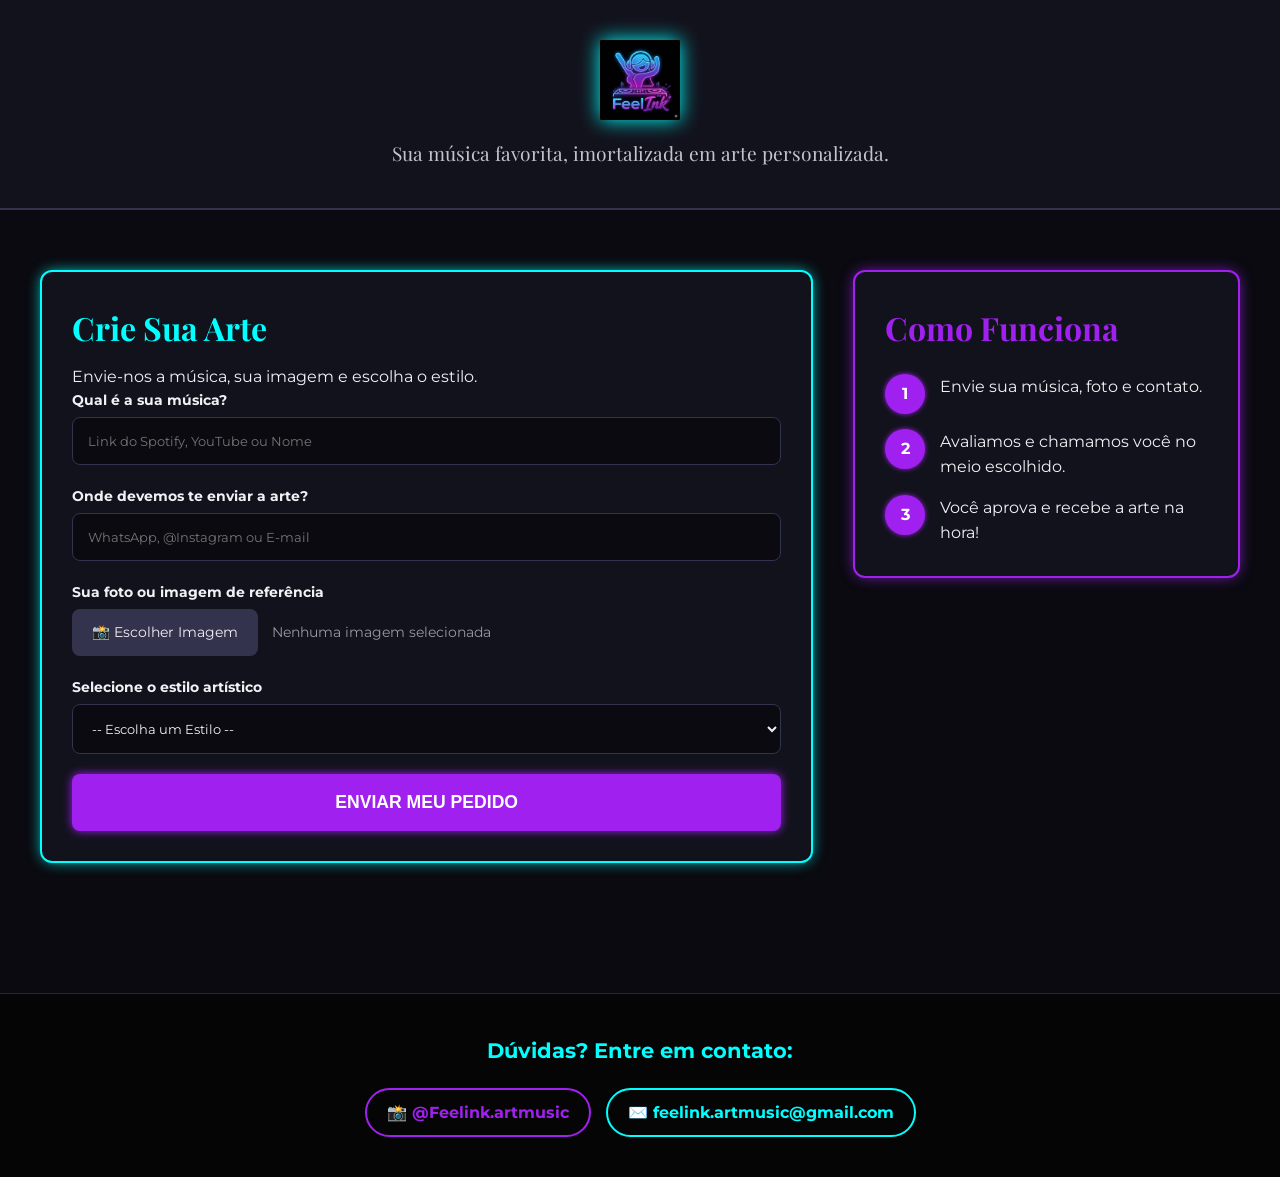
==== commit 56712dee: "Update index.html" ====
--- a/index.html
+++ b/index.html
@@ -15,11 +15,6 @@
                 <img src="logo.png" alt="FeelInk Logo" class="logo-img">
             </div>
             <p class="tagline">Sua música favorita, imortalizada em arte personalizada.</p>
-            
-            <a href="arcade.html" style="display:inline-block; margin-top:20px; padding:12px 25px; border:2px solid var(--neon-blue); border-radius:30px; color:var(--text-color); background-color:#00ffff20; text-decoration:none; font-weight:bold; font-size:1.1rem; box-shadow: 0 0 15px var(--neon-blue); transition: 0.3s;">
-                🕹️ Jogue "The Knife Sharpener" Enquanto Espera!
-            </a>
-        </div>
     </header>
 
     <main>
